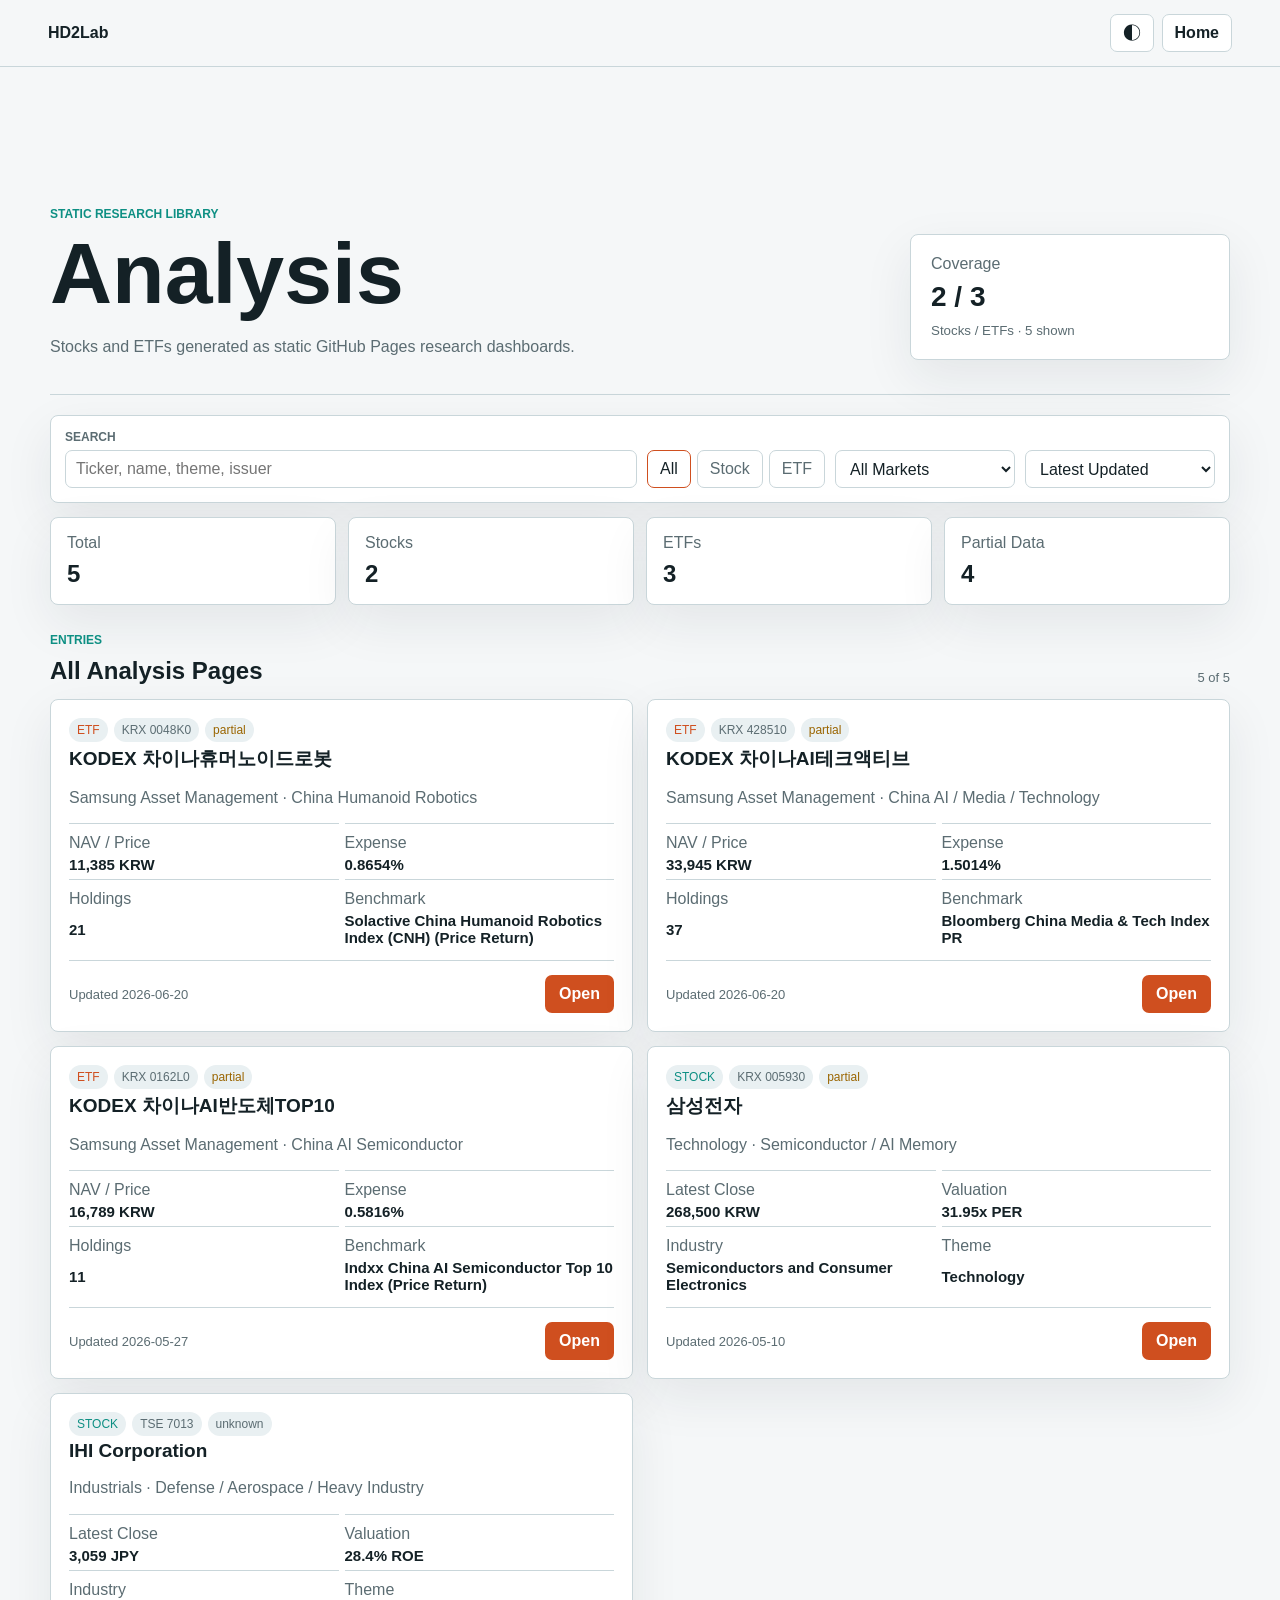
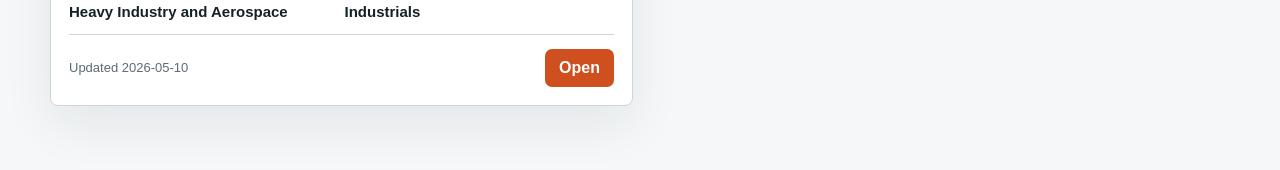
==== analysis.html @ a64d33b3 "Update Analysis the index page and 2 ETFs." ====
<!DOCTYPE html>
<html lang="ko" data-theme="dark">
<head>
    <meta charset="UTF-8">
    <meta name="viewport" content="width=device-width, initial-scale=1.0">
    <title>HD2Lab Analysis Index</title>
    <script>
        (() => {
            const saved = localStorage.getItem("analysis-theme");
            const preferred = window.matchMedia("(prefers-color-scheme: light)").matches ? "light" : "dark";
            document.documentElement.dataset.theme = saved || preferred;
        })();
    </script>
    <link rel="stylesheet" href="analysis-index.css">
</head>
<body>
    <header class="topbar">
        <a class="brand" href="index.html">HD2Lab</a>
        <nav class="nav-actions" aria-label="Analysis controls">
            <button class="icon-btn" id="themeToggle" type="button" aria-label="Toggle theme">◐</button>
            <a class="home-link" href="index.html">Home</a>
        </nav>
    </header>

    <main>
        <section class="hero">
            <div>
                <p class="eyebrow">Static Research Library</p>
                <h1>Analysis</h1>
                <p class="hero-copy">Stocks and ETFs generated as static GitHub Pages research dashboards.</p>
            </div>
            <aside class="status-panel">
                <span>Coverage</span>
                <strong id="coverageCount">-</strong>
                <small id="coverageMeta">Loading manifest...</small>
            </aside>
        </section>

        <section class="toolbar" aria-label="Analysis filters">
            <div class="search-wrap">
                <label for="searchInput">Search</label>
                <input id="searchInput" type="search" placeholder="Ticker, name, theme, issuer">
            </div>
            <div class="control-group" aria-label="Asset type filter">
                <button class="seg-btn active" type="button" data-filter="asset" data-value="all">All</button>
                <button class="seg-btn" type="button" data-filter="asset" data-value="stock">Stock</button>
                <button class="seg-btn" type="button" data-filter="asset" data-value="etf">ETF</button>
            </div>
            <select id="marketFilter" aria-label="Market filter">
                <option value="all">All Markets</option>
            </select>
            <select id="sortSelect" aria-label="Sort analyses">
                <option value="updated_desc">Latest Updated</option>
                <option value="asset">Asset Type</option>
                <option value="market">Market</option>
                <option value="name">Name</option>
            </select>
        </section>

        <section class="summary-strip" aria-label="Summary">
            <article><span>Total</span><strong id="totalCount">0</strong></article>
            <article><span>Stocks</span><strong id="stockCount">0</strong></article>
            <article><span>ETFs</span><strong id="etfCount">0</strong></article>
            <article><span>Partial Data</span><strong id="partialCount">0</strong></article>
        </section>

        <section class="content-head">
            <div>
                <p class="eyebrow">Entries</p>
                <h2 id="resultTitle">All Analysis Pages</h2>
            </div>
            <span id="resultMeta">-</span>
        </section>

        <section class="card-grid" id="cardGrid" aria-live="polite"></section>
        <section class="empty-state" id="emptyState" hidden>
            <h2>No matching analysis</h2>
            <p>Try a different ticker, theme, market, or asset type.</p>
        </section>
    </main>

    <script src="analysis-index.js"></script>
</body>
</html>
---- analysis-index.css ----
:root {
    color-scheme: light dark;
    --color-bg: #f5f7f8;
    --color-surface: #ffffff;
    --color-surface-2: #e9f0f2;
    --color-text: #142126;
    --color-muted: #5b6c72;
    --color-border: #c9d6da;
    --color-accent: #cf4f1f;
    --color-accent-2: #0d8f83;
    --color-positive: #167b47;
    --color-warning: #9a6500;
    --color-negative: #c3343d;
    --shadow: 0 18px 50px rgba(20, 42, 49, 0.08);
}

[data-theme="dark"] {
    --color-bg: #081014;
    --color-surface: #111b20;
    --color-surface-2: #162329;
    --color-text: #eef6f6;
    --color-muted: #9fb3b6;
    --color-border: #28404a;
    --color-accent: #ff7a1a;
    --color-accent-2: #49c2b2;
    --color-positive: #67d391;
    --color-warning: #ffc857;
    --color-negative: #ff5a67;
    --shadow: 0 18px 50px rgba(0, 0, 0, 0.26);
}

* { box-sizing: border-box; }

body {
    margin: 0;
    font-family: Arial, "Noto Sans KR", "Noto Sans JP", sans-serif;
    background: var(--color-bg);
    color: var(--color-text);
}

a, button, input, select { font: inherit; }

.topbar {
    position: sticky;
    top: 0;
    z-index: 10;
    display: flex;
    align-items: center;
    justify-content: space-between;
    gap: 16px;
    padding: 14px clamp(18px, 4vw, 48px);
    background: color-mix(in srgb, var(--color-bg) 92%, transparent);
    border-bottom: 1px solid var(--color-border);
    backdrop-filter: blur(10px);
}

.brand,
.home-link {
    color: var(--color-text);
    text-decoration: none;
    font-weight: 700;
}

.nav-actions {
    display: flex;
    gap: 8px;
    align-items: center;
}

.home-link,
.icon-btn,
.seg-btn,
select,
input {
    min-height: 38px;
    border: 1px solid var(--color-border);
    border-radius: 7px;
    background: var(--color-surface);
    color: var(--color-text);
}

.home-link {
    display: inline-flex;
    align-items: center;
    padding: 0 12px;
}

.icon-btn {
    min-width: 44px;
    cursor: pointer;
    font-size: 18px;
}

main {
    width: min(1180px, calc(100% - 32px));
    margin: 0 auto;
    padding: 28px 0 64px;
}

.hero {
    min-height: 300px;
    display: grid;
    grid-template-columns: minmax(0, 1fr) 320px;
    gap: 28px;
    align-items: end;
    padding: 54px 0 34px;
    border-bottom: 1px solid var(--color-border);
}

.eyebrow {
    margin: 0 0 10px;
    color: var(--color-accent-2);
    font-size: 12px;
    font-weight: 700;
    text-transform: uppercase;
    letter-spacing: 0;
}

h1, h2, h3, p { overflow-wrap: anywhere; }

h1 {
    margin: 0;
    font-size: clamp(44px, 8vw, 86px);
    line-height: 0.98;
    letter-spacing: 0;
}

h2 {
    margin: 0;
    font-size: 24px;
}

h3 {
    margin: 0 0 10px;
    font-size: 19px;
}

.hero-copy {
    max-width: 760px;
    margin: 18px 0 0;
    color: var(--color-muted);
    line-height: 1.65;
}

.status-panel,
.toolbar,
.summary-strip article,
.analysis-card,
.empty-state {
    border: 1px solid var(--color-border);
    border-radius: 8px;
    background: var(--color-surface);
    box-shadow: var(--shadow);
}

.status-panel {
    padding: 20px;
}

.status-panel span,
.status-panel small,
.summary-strip span,
.card-meta,
.detail-row span {
    color: var(--color-muted);
}

.status-panel strong {
    display: block;
    margin: 8px 0;
    font-size: 28px;
}

.toolbar {
    display: grid;
    grid-template-columns: minmax(220px, 1fr) auto 180px 190px;
    gap: 10px;
    align-items: end;
    padding: 14px;
    margin: 20px 0 14px;
}

.search-wrap {
    display: grid;
    gap: 6px;
}

.search-wrap label {
    color: var(--color-muted);
    font-size: 12px;
    font-weight: 700;
    text-transform: uppercase;
}

input,
select {
    width: 100%;
    padding: 8px 10px;
}

.control-group {
    display: flex;
    gap: 6px;
}

.seg-btn {
    padding: 8px 12px;
    color: var(--color-muted);
    cursor: pointer;
}

.seg-btn.active,
.seg-btn:hover,
.icon-btn:hover,
.home-link:hover,
input:focus,
select:focus {
    border-color: var(--color-accent);
    color: var(--color-text);
    outline: none;
}

.summary-strip {
    display: grid;
    grid-template-columns: repeat(4, minmax(0, 1fr));
    gap: 12px;
    margin-bottom: 24px;
}

.summary-strip article {
    padding: 16px;
}

.summary-strip strong {
    display: block;
    margin-top: 8px;
    font-size: 24px;
}

.content-head {
    display: flex;
    justify-content: space-between;
    align-items: end;
    gap: 16px;
    margin: 28px 0 14px;
}

#resultMeta {
    color: var(--color-muted);
    font-size: 13px;
}

.card-grid {
    display: grid;
    grid-template-columns: repeat(2, minmax(0, 1fr));
    gap: 14px;
}

.analysis-card {
    padding: 18px;
    min-height: 280px;
    display: grid;
    gap: 14px;
}

.card-top {
    display: flex;
    justify-content: space-between;
    gap: 12px;
    align-items: start;
}

.badge-row,
.detail-grid {
    display: flex;
    flex-wrap: wrap;
    gap: 6px;
}

.pill {
    display: inline-flex;
    align-items: center;
    max-width: 100%;
    padding: 5px 8px;
    border-radius: 999px;
    background: var(--color-surface-2);
    color: var(--color-muted);
    font-size: 12px;
}

.pill.stock { color: var(--color-accent-2); }
.pill.etf { color: var(--color-accent); }
.pill.complete { color: var(--color-positive); }
.pill.partial { color: var(--color-warning); }
.pill.failed,
.pill.unavailable { color: var(--color-negative); }

.card-title {
    display: grid;
    gap: 4px;
}

.card-title a {
    color: var(--color-text);
    text-decoration: none;
}

.card-title a:hover {
    color: var(--color-accent-2);
}

.card-subtitle {
    color: var(--color-muted);
    line-height: 1.45;
}

.detail-grid {
    display: grid;
    grid-template-columns: repeat(2, minmax(0, 1fr));
}

.detail-row {
    border-top: 1px solid var(--color-border);
    padding-top: 10px;
    display: grid;
    gap: 4px;
    min-width: 0;
}

.detail-row strong {
    font-size: 15px;
}

.card-actions {
    align-self: end;
    display: flex;
    justify-content: space-between;
    gap: 10px;
    align-items: center;
    border-top: 1px solid var(--color-border);
    padding-top: 14px;
}

.open-link {
    display: inline-flex;
    align-items: center;
    min-height: 38px;
    padding: 0 14px;
    border-radius: 7px;
    background: var(--color-accent);
    color: #fff;
    text-decoration: none;
    font-weight: 700;
}

.raw-state {
    color: var(--color-muted);
    font-size: 13px;
}

.empty-state {
    margin-top: 18px;
    padding: 34px;
    text-align: center;
}

.empty-state p {
    color: var(--color-muted);
}

@media (max-width: 900px) {
    .hero,
    .toolbar,
    .card-grid {
        grid-template-columns: 1fr;
    }

    .toolbar {
        align-items: stretch;
    }

    .control-group {
        overflow-x: auto;
    }
}

@media (max-width: 640px) {
    .topbar,
    .content-head {
        align-items: start;
        flex-direction: column;
    }

    .summary-strip,
    .detail-grid {
        grid-template-columns: 1fr;
    }

    .card-actions,
    .card-top {
        align-items: start;
        flex-direction: column;
    }
}
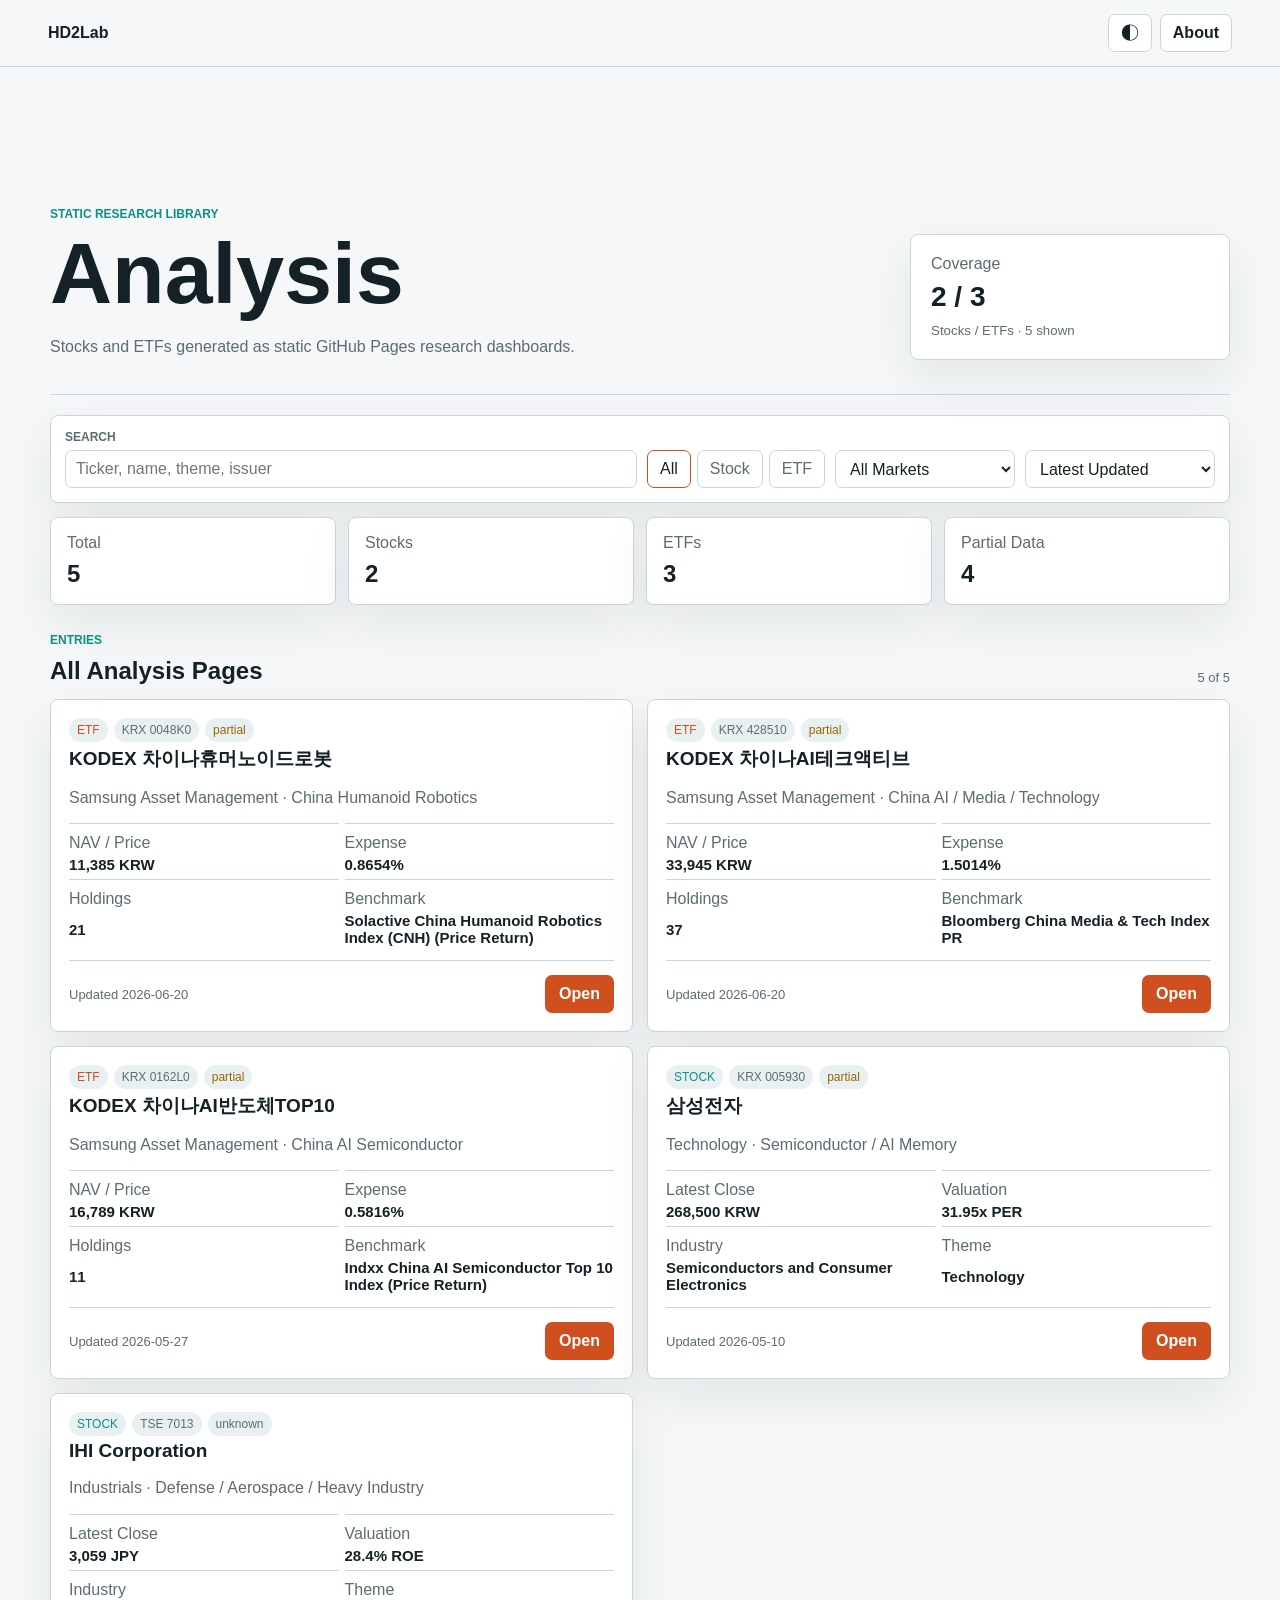
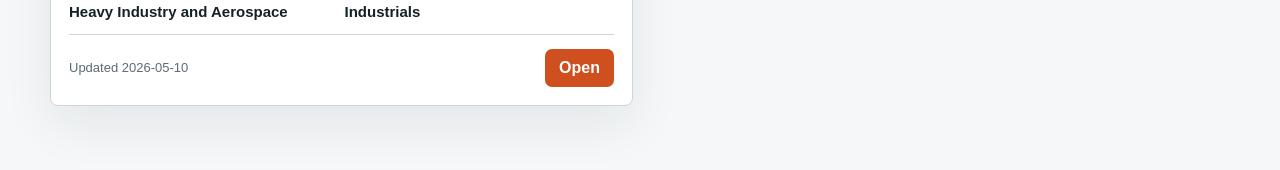
==== commit f1a47ed1: "Update linking structures." ====
--- a/analysis.html
+++ b/analysis.html
@@ -18,7 +18,7 @@
         <a class="brand" href="index.html">HD2Lab</a>
         <nav class="nav-actions" aria-label="Analysis controls">
             <button class="icon-btn" id="themeToggle" type="button" aria-label="Toggle theme">◐</button>
-            <a class="home-link" href="index.html">Home</a>
+            <a class="home-link" href="index.html">About</a>
         </nav>
     </header>
 
